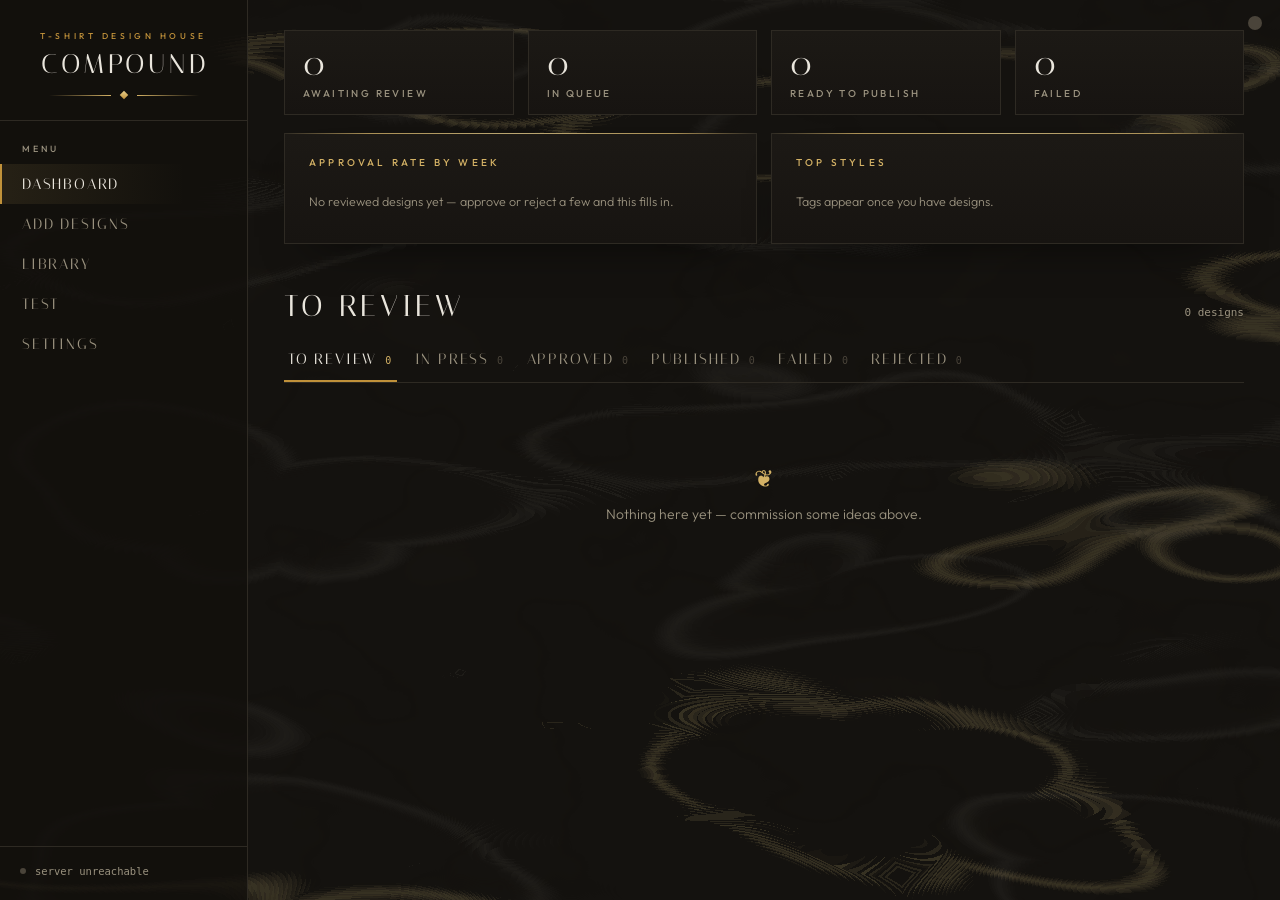
==== static/index.html @ afb6ce88 "fix: gate CSV export and backup behind the access code /api/backup zips designs.db, which stores acc" ====
<!doctype html>
<html lang="en">
<head>
<meta charset="utf-8">
<meta name="viewport" content="width=device-width, initial-scale=1">
<title>Compound</title>
<link rel="preconnect" href="https://fonts.googleapis.com">
<link rel="preconnect" href="https://fonts.gstatic.com" crossorigin>
<link href="https://fonts.googleapis.com/css2?family=Italiana&family=Outfit:wght@300;400;500;600&display=swap" rel="stylesheet">
<link rel="stylesheet" href="/static/styles.css">
</head>
<body>

<svg id="marble" aria-hidden="true">
  <!-- pale clouds: the body of the stone -->
  <filter id="clouds">
    <feTurbulence type="fractalNoise" baseFrequency="0.0035 0.005" numOctaves="4" seed="11"/>
    <feColorMatrix values="0 0 0 0 0.82  0 0 0 0 0.8  0 0 0 0 0.74  0.22 0 0 0 -0.05"/>
  </filter>
  <!-- gold veins: thin bands thresholded out of turbulence -->
  <filter id="veins">
    <feTurbulence type="turbulence" baseFrequency="0.0016 0.0048" numOctaves="2" seed="8"/>
    <feColorMatrix values="0 0 0 0 0.85  0 0 0 0 0.65  0 0 0 0 0.26  1 0 0 0 0"/>
    <feComponentTransfer>
      <feFuncA type="table" tableValues="0 0 0 0 0 0 0 0 0 0 0 0 0.85 0 0 0 0 0 0 0 0 0 0 0 0 0 0 0 0 0"/>
    </feComponentTransfer>
    <feGaussianBlur stdDeviation="0.4"/>
  </filter>
  <!-- faint pale veining, offset seed -->
  <filter id="veins2">
    <feTurbulence type="turbulence" baseFrequency="0.0018 0.0052" numOctaves="2" seed="23"/>
    <feColorMatrix values="0 0 0 0 0.75  0 0 0 0 0.73  0 0 0 0 0.66  1 0 0 0 0"/>
    <feComponentTransfer>
      <feFuncA type="table" tableValues="0 0 0 0 0 0 0 0 0.5 0.08 0 0 0 0 0 0 0 0 0 0 0 0 0 0 0"/>
    </feComponentTransfer>
    <feGaussianBlur stdDeviation="0.6"/>
  </filter>
  <rect width="100%" height="100%" filter="url(#clouds)" opacity="0.07"/>
  <rect width="100%" height="100%" filter="url(#veins2)" opacity="0.09"/>
  <rect width="100%" height="100%" filter="url(#veins)" opacity="0.2"/>
</svg>

<div class="app">
  <div id="orb" class="orb" title="Generation activity"><span id="orb_count" class="orb-count"></span></div>
  <aside>
    <div class="brand">
      <p class="eyebrow">T-shirt design house</p>
      <h1>Compound</h1>
      <div class="rule" aria-hidden="true"><span class="gem"></span></div>
    </div>
    <div class="nav-label">Menu</div>
    <nav id="nav" aria-label="Sections">
      <a class="navlink" data-view="dashboard" href="#dashboard"><span>Dashboard</span><span class="badge" id="badge_pending"></span></a>
      <a class="navlink" data-view="add" href="#add"><span>Add designs</span></a>
      <a class="navlink" data-view="library" href="#library"><span>Library</span></a>
      <a class="navlink" data-view="test" href="#test"><span>Test</span><span class="badge" id="badge_test"></span></a>
      <a class="navlink" data-view="settings" href="#settings"><span>Settings</span></a>
    </nav>
    <div class="side-foot">
      <div id="statusbar"><span class="dot"></span><span id="status_text">loading…</span></div>
    </div>
  </aside>

  <main>
    <section id="view-dashboard">
      <div id="snapshot"></div>
      <div id="charts"><div id="chart_quality" class="panel"></div><div id="chart_styles" class="panel"></div></div>
      <div class="workhead">
        <h2 id="page_title">To review</h2>
        <span id="page_count"></span>
      </div>
      <nav id="tabs" aria-label="Pipeline stages"></nav>
      <div id="grid"></div>
    </section>

    <section id="view-add" hidden>
      <section class="panel">
        <div class="panel-label">Idea prompt — copy into ChatGPT or Claude, paste the results below</div>
        <textarea id="prompt_box" spellcheck="false"></textarea>
        <div class="row">
          <button class="gilt" onclick="copyPrompt()">Copy prompt</button>
          <span class="hint">Edits save automatically</span>
        </div>
      </section>
      <section class="panel">
        <div class="panel-label">Commission ideas — one per line: phrase | style</div>
        <textarea id="input" placeholder="funny fishing shirt | vintage, distressed, black shirt&#10;plant mom | retro 70s, floral"></textarea>
        <div class="row">
          <label for="style_select" style="min-width:0">Art style</label>
          <select id="style_select"><option value="">None — use my own style words</option></select>
          <span class="hint">Applied to every line in this batch, on top of any per-line style</span>
        </div>
        <div class="row">
          <button class="gilt" onclick="generate()">Generate designs</button>
          <label style="min-width:0"><input type="checkbox" id="refine_toggle" checked> Refine with Gemma</label>
          <span class="hint">2 variations per line · paced ~2/min to stay inside the free tier</span>
        </div>
        <details class="panel" style="margin-top:12px">
          <summary>Creative refinement (advanced)</summary>
          <div class="panel-label" style="margin-top:8px">System prompt — how Gemma rewrites your lines into creative prompts</div>
          <textarea id="refine_box" spellcheck="false"></textarea>
          <span class="hint">Edits save automatically · leave blank to use the built-in default · <code>{n}</code> is replaced by the variation count</span>
        </details>
        <div class="row">
          <label for="csv_file" style="min-width:0">Or upload a CSV</label>
          <input type="file" id="csv_file" accept=".csv,text/csv">
          <span class="hint" id="csv_state">two columns: phrase, style</span>
        </div>
      </section>
    </section>

    <section id="view-library" hidden>
      <div class="workhead"><h2>Library</h2><span id="lib_count"></span></div>
      <section class="panel" id="lib_controls">
        <div class="row" style="margin-top:0">
          <input type="text" id="lib_q" placeholder="search phrases and styles…" style="flex:1;min-width:200px">
          <select id="lib_sort">
            <option value="new">Newest first</option>
            <option value="old">Oldest first</option>
            <option value="rating">Highest rated</option>
            <option value="az">A to Z</option>
          </select>
        </div>
        <div class="row"><span class="hint" style="min-width:60px">Status</span><span id="lib_status"></span></div>
        <div class="row"><span class="hint" style="min-width:60px">Tags</span><span id="lib_tags"></span></div>
        <div class="row">
          <span class="hint" style="min-width:60px">Rating</span>
          <select id="lib_minrating">
            <option value="0">Any</option><option value="1">★+</option><option value="2">★★+</option>
            <option value="3">★★★+</option><option value="4">★★★★+</option><option value="5">★★★★★</option>
          </select>
          <span class="hint">From</span><input type="date" id="lib_from" style="width:150px">
          <span class="hint">To</span><input type="date" id="lib_to" style="width:150px">
          <button onclick="libReset()">Clear filters</button>
        </div>
      </section>
      <div id="lib_grid"></div>
    </section>

    <section id="view-test" hidden>
      <div class="workhead"><h2>Test</h2><span id="test_count"></span></div>
      <section class="panel">
        <div class="panel-label">Raw prompt — sent to the model exactly as written</div>
        <textarea id="testInput" placeholder="a red dragon coiled around a sword, vintage tattoo style"></textarea>
        <div class="row">
          <button class="gilt" onclick="generateTest()">Generate image</button>
          <span class="hint" id="testHint">no t-shirt template · jumps the queue · never enters the pipeline</span>
        </div>
      </section>
      <div id="test_grid"></div>
    </section>

    <section id="view-settings" hidden>
      <section class="panel">
        <div class="panel-label">Connections</div>
        <div class="row" style="margin-top:0">
          <label>Gemini API key</label>
          <input type="password" id="gemini_key" placeholder="for Gemma prompt refinement">
          <button onclick="testConn('gemini')">Test</button>
          <span class="hint" id="key_state"></span>
          <span class="hint" id="test_gemini"></span>
        </div>
        <div class="row">
          <label>Printify token</label>
          <input type="password" id="printify_token" placeholder="optional, for publishing">
        </div>
        <div class="row">
          <label>Shop ID</label>
          <input type="text" id="printify_shop" placeholder="shop id" style="width:140px">
        </div>
        <div class="row">
          <button onclick="saveSettings()">Save</button>
          <button onclick="testConn('printify')">Test Printify</button>
          <span class="hint" id="test_printify"></span>
        </div>
      </section>
      <section class="panel">
        <div class="panel-label">Shared link</div>
        <div class="row" style="margin-top:0">
          <label>Access code</label>
          <input type="password" id="access_code" placeholder="set a code to gate the shared link">
          <button onclick="saveSettings()">Save</button>
          <span class="hint" id="code_state"></span>
        </div>
        <div class="row">
          <button onclick="forgetCode()">Forget code on this device</button>
          <span class="hint">anyone with the link can look, but only people with the code can queue or review</span>
        </div>
      </section>
      <section class="panel">
        <div class="panel-label">Your data</div>
        <div class="row" style="margin-top:0">
          <button onclick="downloadFile('/api/export.csv', 'compound-designs.csv')">Export designs (CSV)</button>
          <span class="hint">spreadsheet of every design: phrase, style, status, tags, rating</span>
        </div>
        <div class="row">
          <button onclick="downloadFile('/api/backup', 'compound-backup.zip')">Back up everything</button>
          <span class="hint">one zip with your database and every image — keep a copy somewhere safe</span>
        </div>
      </section>
      <section class="panel">
        <div class="panel-label">Generation</div>
        <div class="hint" id="gen_info">loading…</div>
      </section>
    </section>
  </main>
</div>

<div id="lightbox" hidden onclick="if(event.target===this)closeLightbox()">
  <div id="lightbox_inner"></div>
</div>

<div id="toast" hidden></div>

<script src="/static/app.js"></script>
</body>
</html>
---- static/styles.css ----
:root {
  --marble: #14120f;
  --slab: #1c1915;
  --slab-deep: #171411;
  --mist: #2e2a23;
  --vein-grey: #4a443a;
  --ivory: #e9e5dc;
  --stone: #9a927f;
  --gold: #c0913a;
  --gold-leaf: #e9d08c;
  --gold-soft: #d3b165;
  --gold-pale: rgba(211, 177, 101, 0.35);
  --clay: #cf7a63;
  --mono: "SF Mono", ui-monospace, Menlo, monospace;
}
* { box-sizing: border-box; }
body {
  margin: 0;
  font-family: "Outfit", sans-serif;
  font-weight: 300;
  background: var(--marble);
  color: var(--ivory);
  min-height: 100vh;
}
/* black marble: pale clouds + gold veins, drawn live by SVG turbulence */
#marble {
  position: fixed; inset: 0; width: 100%; height: 100%;
  pointer-events: none; z-index: 0;
}

.app { position: relative; z-index: 1; display: flex; min-height: 100vh; }

/* ── sidebar ───────────────────────────────── */
aside {
  width: 248px; flex: none;
  display: flex; flex-direction: column;
  background: rgba(19, 16, 13, 0.82);
  border-right: 1px solid var(--mist);
  padding: 30px 0 20px;
  position: sticky; top: 0; height: 100vh;
}
.brand { text-align: center; padding: 0 18px 22px; border-bottom: 1px solid var(--mist); }
.eyebrow {
  font-size: 8.5px; font-weight: 500; letter-spacing: 0.42em;
  text-transform: uppercase; color: var(--gold); margin: 0 0 10px;
}
h1 {
  font-family: "Italiana", serif; font-weight: 400;
  font-size: 27px; line-height: 1; margin: 0;
  letter-spacing: 0.14em; text-transform: uppercase; text-indent: 0.14em;
  color: var(--ivory);
}
.brand .rule { display: flex; align-items: center; gap: 10px; margin: 14px auto 0; max-width: 150px; }
.brand .rule::before, .brand .rule::after {
  content: ""; flex: 1; height: 1px;
  background: linear-gradient(90deg, transparent, var(--gold-soft));
}
.brand .rule::after { background: linear-gradient(90deg, var(--gold-soft), transparent); }
.brand .gem {
  width: 6px; height: 6px; flex: none; transform: rotate(45deg);
  background: linear-gradient(135deg, var(--gold-leaf), var(--gold));
}
.nav-label {
  font-size: 9px; font-weight: 500; letter-spacing: 0.34em; text-transform: uppercase;
  color: var(--stone); padding: 22px 22px 10px;
}
#nav { display: flex; flex-direction: column; }
.navlink {
  display: flex; align-items: baseline; justify-content: space-between; gap: 8px;
  width: 100%; padding: 11px 22px 11px 20px;
  border: none; border-left: 2px solid transparent; border-radius: 0;
  background: none; color: var(--stone); text-align: left; cursor: pointer;
  font-family: "Italiana", serif; font-size: 15px; letter-spacing: 0.12em; text-transform: uppercase;
  text-decoration: none;
  transition: background 0.2s, color 0.2s, border-color 0.2s;
}
.navlink:hover { color: var(--ivory); }
.navlink.active {
  color: var(--ivory); border-left-color: var(--gold);
  background: linear-gradient(90deg, rgba(211, 177, 101, 0.1), transparent 75%);
}
.navlink .badge { font-family: var(--mono); font-size: 10px; color: var(--vein-grey); }
.navlink.active .badge { color: var(--gold-soft); }

/* pipeline stage chips inside the Dashboard view */
#tabs { display: flex; gap: 4px 14px; flex-wrap: wrap; margin: 4px 0 18px; border-bottom: 1px solid var(--mist); }
.plaque {
  display: flex; align-items: baseline; gap: 8px;
  padding: 10px 4px 12px; border: none; border-bottom: 2px solid transparent; border-radius: 0;
  background: none; color: var(--stone); cursor: pointer;
  transition: color 0.2s, border-color 0.2s;
}
.plaque .name { font-family: "Italiana", serif; font-size: 15px; letter-spacing: 0.12em; text-transform: uppercase; }
.plaque .count { font-family: var(--mono); font-size: 10px; color: var(--vein-grey); }
.plaque:hover:not(:disabled) { color: var(--ivory); }
.plaque.active { color: var(--ivory); border-bottom-color: var(--gold); }
.plaque.active .count { color: var(--gold-soft); }

section[hidden] { display: none !important; }

.side-foot { margin-top: auto; padding: 16px 20px 0; border-top: 1px solid var(--mist); }
#statusbar {
  display: flex; align-items: flex-start; gap: 9px;
  font-family: var(--mono); font-size: 10.5px; line-height: 1.6; color: var(--stone);
}
#statusbar .dot { width: 6px; height: 6px; border-radius: 50%; background: var(--vein-grey); flex: none; margin-top: 5px; }
#statusbar .dot.live { background: var(--gold-soft); box-shadow: 0 0 8px var(--gold); animation: pulse 2.4s ease-in-out infinite; }
@keyframes pulse { 50% { opacity: 0.35; } }

/* ── main workspace ────────────────────────── */
main { flex: 1; min-width: 0; padding: 30px 36px 70px; }
.workhead { display: flex; align-items: baseline; justify-content: space-between; gap: 16px; flex-wrap: wrap; margin: 26px 0 16px; }
#page_title, .workhead h2 {
  font-family: "Italiana", serif; font-weight: 400; font-size: 30px;
  letter-spacing: 0.12em; text-transform: uppercase; margin: 0; color: var(--ivory);
}
#page_count, #lib_count { font-family: var(--mono); font-size: 11px; color: var(--stone); }

/* stone slabs with a gilded top edge */
.panel {
  position: relative;
  background: linear-gradient(180deg, var(--slab), var(--slab-deep));
  border: 1px solid var(--mist);
  padding: 22px 24px;
  margin-bottom: 18px;
  box-shadow: 0 24px 50px -30px rgba(0, 0, 0, 0.7);
}
.panel::before {
  content: ""; position: absolute; top: -1px; left: -1px; right: -1px; height: 1px;
  background: linear-gradient(90deg, transparent, var(--gold-soft) 18%, var(--gold-leaf) 50%, var(--gold-soft) 82%, transparent);
  opacity: 0.75;
}
.panel-label {
  font-size: 10px; font-weight: 500; letter-spacing: 0.32em;
  text-transform: uppercase; color: var(--gold-soft); margin-bottom: 14px;
}
textarea {
  width: 100%; height: 96px; resize: vertical;
  background: rgba(12, 10, 8, 0.6); color: var(--ivory);
  border: 1px solid var(--mist); border-radius: 0;
  font: 13px/1.6 var(--mono); padding: 12px 14px;
}
textarea::placeholder { color: #6a6254; }
textarea:focus, input:focus { outline: 1px solid var(--gold); outline-offset: 1px; border-color: var(--gold-pale); }
.row { display: flex; gap: 10px; align-items: center; flex-wrap: wrap; margin-top: 12px; }
.hint { font-size: 12.5px; color: var(--stone); }

button {
  cursor: pointer; font-family: "Outfit", sans-serif; font-weight: 500; font-size: 12px;
  letter-spacing: 0.12em; text-transform: uppercase;
  border-radius: 0; padding: 10px 20px;
  background: transparent; color: var(--ivory); border: 1px solid var(--vein-grey);
  transition: border-color 0.2s, background 0.2s, color 0.2s;
}
button:hover:not(:disabled) { border-color: var(--gold); color: var(--gold-leaf); }
button:focus-visible { outline: 2px solid var(--gold-soft); outline-offset: 2px; }
button:disabled { opacity: 0.4; cursor: default; }
button.gilt {
  background: linear-gradient(110deg, #c69c46, #e9d08c 45%, #b98b31);
  color: #2c1f07; border: 1px solid #8f7027;
  box-shadow: inset 0 1px 0 rgba(255, 246, 220, 0.7), 0 4px 14px -6px rgba(233, 208, 140, 0.45);
}
button.gilt:hover:not(:disabled) { background: linear-gradient(110deg, #d2a951, #f2dc9e 45%, #c59738); color: #2c1f07; }

input[type=password], input[type=text] {
  background: rgba(12, 10, 8, 0.6); color: var(--ivory);
  border: 1px solid var(--mist); border-radius: 0;
  padding: 9px 12px; font: 13px var(--mono); width: 280px; max-width: 100%;
}
label { font-size: 13px; color: var(--stone); min-width: 108px; }

/* cards — framed prints on dark stone */
#grid, #lib_grid, #test_grid { display: grid; grid-template-columns: repeat(auto-fill, minmax(230px, 1fr)); gap: 18px; }
.card {
  position: relative;
  background: linear-gradient(180deg, var(--slab), var(--slab-deep));
  border: 1px solid var(--mist);
  overflow: hidden;
  box-shadow: 0 20px 40px -24px rgba(0, 0, 0, 0.8);
  transition: transform 0.2s, border-color 0.2s, box-shadow 0.2s;
  animation: rise 0.35s ease-out backwards;
}
@keyframes rise { from { opacity: 0; transform: translateY(8px); } }
.card:hover { transform: translateY(-3px); border-color: var(--gold-pale); box-shadow: 0 26px 50px -22px rgba(0, 0, 0, 0.9); }
.card .frame { position: relative; padding: 10px 10px 0; }
.card .frame img, .card .frame .placeholder { border: 1px solid var(--mist); }
.card img { width: 100%; aspect-ratio: 1; object-fit: cover; display: block; background: #0e0c0a; }
.placeholder {
  display: flex; align-items: center; justify-content: center; gap: 8px;
  aspect-ratio: 1; color: var(--stone); font-size: 12px; font-family: var(--mono);
  background: #0e0c0a;
}
.placeholder.working {
  background: linear-gradient(120deg, #12100d 42%, #33280f 50%, #12100d 58%);
  background-size: 240% 100%; animation: sheen 2.8s ease-in-out infinite;
  color: var(--gold-soft);
}
@keyframes sheen { 0%, 100% { background-position: 100% 0; } 50% { background-position: 0 0; } }
.placeholder.working { position: relative; }
.progress { position: absolute; left: 0; right: 0; bottom: 0; height: 4px; background: rgba(0, 0, 0, 0.45); }
.progress .bar {
  height: 100%;
  background: linear-gradient(90deg, var(--gold), var(--gold-leaf));
  box-shadow: 0 0 8px var(--gold);
  transition: width 0.3s linear;
}
.card .body { padding: 14px 16px 4px; }
.card .phrase { font-family: "Italiana", serif; font-size: 19px; line-height: 1.25; letter-spacing: 0.03em; }
.card .filters { font-family: var(--mono); font-size: 11px; color: var(--stone); margin-top: 6px; }
.card .error { font-size: 12px; color: var(--clay); margin-top: 6px; }
.card .actions { display: flex; gap: 6px; padding: 13px 16px 16px; flex-wrap: wrap; align-items: center; }
.card .actions button { padding: 7px 13px; font-size: 10.5px; }
.tag { font-family: var(--mono); font-size: 10px; color: var(--stone); }
.tag.ok { color: var(--gold-soft); }

.empty {
  grid-column: 1 / -1; text-align: center; padding: 64px 20px; color: var(--stone); font-size: 14px;
}
.empty .fleuron { font-family: "Italiana", serif; font-size: 24px; color: var(--gold-soft); display: block; margin-bottom: 12px; }

#snapshot { display: grid; grid-template-columns: repeat(auto-fit, minmax(150px, 1fr)); gap: 14px; margin-bottom: 18px; }
.stat-card {
  position: relative; background: linear-gradient(180deg, var(--slab), var(--slab-deep));
  border: 1px solid var(--mist); padding: 16px 18px 14px; cursor: pointer;
  text-align: left; transition: border-color 0.2s;
}
.stat-card:hover { border-color: var(--gold-pale); }
.stat-card .num { font-family: "Italiana", serif; font-size: 34px; color: var(--ivory); line-height: 1; }
.stat-card .lbl { font-size: 10px; font-weight: 500; letter-spacing: 0.24em; text-transform: uppercase; color: var(--stone); margin-top: 6px; }
.stat-card.alert .num { color: var(--gold-leaf); }
#charts { display: grid; grid-template-columns: 1fr 1fr; gap: 14px; margin-bottom: 22px; }
.chart-title { font-size: 10px; font-weight: 500; letter-spacing: 0.32em; text-transform: uppercase; color: var(--gold-soft); margin-bottom: 12px; }
.chart-empty { color: var(--stone); font-size: 12.5px; padding: 12px 0; }

select, input[type=date] {
  background: rgba(12, 10, 8, 0.6); color: var(--ivory);
  border: 1px solid var(--mist); border-radius: 0; padding: 9px 12px; font: 13px var(--mono);
}
.chip {
  display: inline-block; margin: 0 6px 6px 0; padding: 4px 12px; cursor: pointer;
  border: 1px solid var(--mist); background: none; color: var(--stone);
  font: 11px var(--mono); border-radius: 999px; transition: border-color 0.2s, color 0.2s;
}
.chip:hover { border-color: var(--gold-pale); color: var(--ivory); }
.chip.on { border-color: var(--gold); color: var(--gold-leaf); }
.stars { cursor: pointer; color: var(--vein-grey); font-size: 15px; letter-spacing: 2px; user-select: none; }
.stars .lit { color: var(--gold-soft); }
.status-chip { font: 10px var(--mono); color: var(--stone); border: 1px solid var(--mist); padding: 2px 8px; border-radius: 999px; }

#lightbox {
  position: fixed; inset: 0; z-index: 40; background: rgba(10, 8, 6, 0.86);
  display: flex; align-items: center; justify-content: center; padding: 24px;
}
#lightbox[hidden] { display: none; }
#lightbox_inner {
  background: linear-gradient(180deg, var(--slab), var(--slab-deep));
  border: 1px solid var(--gold-pale); max-width: 860px; width: 100%; max-height: 92vh;
  overflow: auto; padding: 22px; display: grid; grid-template-columns: minmax(0, 1fr) 280px; gap: 20px;
}
#lightbox_inner img { width: 100%; border: 1px solid var(--mist); }
#lightbox_inner h3 { font-family: "Italiana", serif; font-size: 24px; font-weight: 400; margin: 0 0 8px; letter-spacing: 0.04em; }
.lb-row { margin: 10px 0; font-size: 12.5px; color: var(--stone); }
.lb-row input { width: 100%; }
@media (max-width: 700px) { #lightbox_inner { grid-template-columns: 1fr; } }

#bulkbar { display: flex; gap: 10px; align-items: center; margin: 0 0 14px; }
.card .pick { position: absolute; top: 16px; left: 16px; z-index: 3; width: 17px; height: 17px; accent-color: var(--gold); }
.card.selected { border-color: var(--gold); }

.vargroup { grid-column: 1 / -1; }
.vargroup .vg-head { font-family: "Italiana", serif; font-size: 17px; letter-spacing: 0.06em; color: var(--ivory); margin: 8px 0 10px; }
.vargroup .vg-head .vg-style { font: 11px var(--mono); color: var(--stone); margin-left: 10px; }
.vargroup .vg-cards { display: grid; grid-template-columns: repeat(auto-fill, minmax(230px, 1fr)); gap: 18px; }

.card.kbfocus { outline: 2px solid var(--gold); outline-offset: 3px; }
#keylegend { font: 10.5px var(--mono); color: var(--stone); margin: 0 0 12px; }
#keylegend b { color: var(--gold-soft); font-weight: 500; }

#toast {
  position: fixed; bottom: 26px; left: 50%; transform: translateX(-50%);
  background: var(--slab); border: 1px solid var(--gold-pale); color: var(--ivory);
  padding: 10px 20px; font-size: 13px; z-index: 50;
  display: flex; gap: 14px; align-items: center;
  box-shadow: 0 16px 40px rgba(0,0,0,0.6);
}
#toast[hidden] { display: none; }
#toast button { padding: 5px 12px; font-size: 10.5px; }

@media (max-width: 860px) {
  .app { flex-direction: column; }
  #charts { grid-template-columns: 1fr; }
  aside { width: 100%; height: auto; position: static; padding: 24px 0 0; border-right: none; border-bottom: 1px solid var(--mist); }
  .brand { border-bottom: none; padding-bottom: 8px; }
  .nav-label { display: none; }
  #nav { flex-direction: row; flex-wrap: wrap; justify-content: center; }
  .navlink { width: auto; padding: 10px 12px 12px; border-left: none; border-bottom: 2px solid transparent; }
  .navlink.active { border-bottom-color: var(--gold); background: none; }
  .side-foot { border-top: 1px solid var(--mist); padding: 10px 16px; margin: 0; }
  #statusbar { justify-content: center; }
  main { padding: 22px 14px 60px; }
  #grid, #lib_grid, #test_grid { grid-template-columns: repeat(auto-fill, minmax(160px, 1fr)); }
  input[type=password], input[type=text] { width: 100%; }
}
@media (prefers-reduced-motion: reduce) {
  *, *::before, *::after { animation: none !important; transition: none !important; }
}
.orb {
  position: fixed; top: 16px; right: 18px; z-index: 60;
  width: 14px; height: 14px; border-radius: 50%;
  background: var(--vein-grey); transition: background 0.4s;
}
.orb.live {
  background: var(--gold-soft);
  box-shadow: 0 0 16px 3px var(--gold);
  animation: pulse 2.4s ease-in-out infinite;
}
.orb .orb-count {
  position: absolute; top: 17px; right: 0; white-space: nowrap;
  font-family: var(--mono); font-size: 10px; color: var(--gold-soft);
}
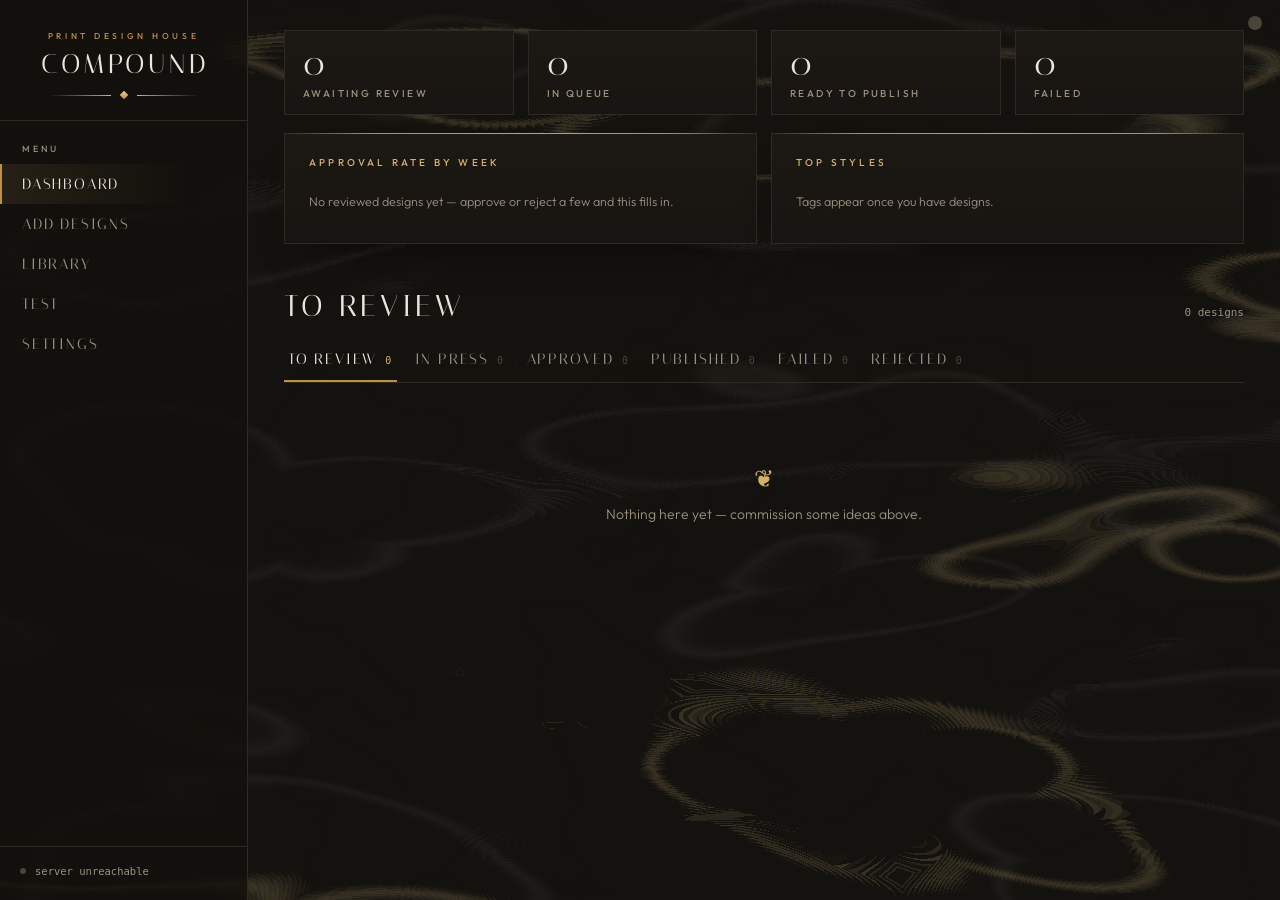
==== commit 9846e3e1: "feat: pick a product when queueing, and render each card as its shape" ====
--- a/static/index.html
+++ b/static/index.html
@@ -44,7 +44,7 @@
   <div id="orb" class="orb" title="Generation activity"><span id="orb_count" class="orb-count"></span></div>
   <aside>
     <div class="brand">
-      <p class="eyebrow">T-shirt design house</p>
+      <p class="eyebrow">Print design house</p>
       <h1>Compound</h1>
       <div class="rule" aria-hidden="true"><span class="gem"></span></div>
     </div>
@@ -86,6 +86,11 @@
         <div class="panel-label">Commission ideas — one per line: phrase | style</div>
         <textarea id="input" placeholder="funny fishing shirt | vintage, distressed, black shirt&#10;plant mom | retro 70s, floral"></textarea>
         <div class="row">
+          <label for="product_select" style="min-width:0">Product</label>
+          <select id="product_select" onchange="productChanged()"></select>
+          <span class="hint" id="product_state"></span>
+        </div>
+        <div class="row">
           <label for="style_select" style="min-width:0">Art style</label>
           <select id="style_select"><option value="">None — use my own style words</option></select>
           <span class="hint">Applied to every line in this batch, on top of any per-line style</span>
@@ -93,7 +98,11 @@
         <div class="row">
           <button class="gilt" onclick="generate()">Generate designs</button>
           <label style="min-width:0"><input type="checkbox" id="refine_toggle" checked> Refine with Gemma</label>
-          <span class="hint">2 variations per line · paced ~2/min to stay inside the free tier</span>
+          <span class="hint">2 variations per filter term (per line if no filters) · paced ~2/min to stay inside the free tier</span>
+        </div>
+        <div class="row">
+          <label style="min-width:0"><input type="checkbox" id="speed_toggle" onchange="saveSpeed()"> Speed Production</label>
+          <span class="hint" id="speed_state">loading…</span>
         </div>
         <details class="panel" style="margin-top:12px">
           <summary>Creative refinement (advanced)</summary>
@@ -143,8 +152,12 @@
         <div class="panel-label">Raw prompt — sent to the model exactly as written</div>
         <textarea id="testInput" placeholder="a red dragon coiled around a sword, vintage tattoo style"></textarea>
         <div class="row">
+          <label for="test_product_select" style="min-width:0">Product</label>
+          <select id="test_product_select"></select>
+        </div>
+        <div class="row">
           <button class="gilt" onclick="generateTest()">Generate image</button>
-          <span class="hint" id="testHint">no t-shirt template · jumps the queue · never enters the pipeline</span>
+          <span class="hint" id="testHint">no product template · jumps the queue · never enters the pipeline</span>
         </div>
       </section>
       <div id="test_grid"></div>
@@ -169,6 +182,11 @@
           <input type="text" id="printify_shop" placeholder="shop id" style="width:140px">
         </div>
         <div class="row">
+          <label>Poster blueprint ID</label>
+          <input type="text" id="printify_poster_blueprint" placeholder="Printify blueprint id" style="width:140px">
+          <span class="hint" id="poster_blueprint_state"></span>
+        </div>
+        <div class="row">
           <button onclick="saveSettings()">Save</button>
           <button onclick="testConn('printify')">Test Printify</button>
           <span class="hint" id="test_printify"></span>
@@ -200,6 +218,16 @@
       </section>
       <section class="panel">
         <div class="panel-label">Generation</div>
+        <div class="row" style="margin-top:0">
+          <label for="model_select">Image model</label>
+          <select id="model_select" onchange="saveModel()"></select>
+          <span class="hint" id="model_state"></span>
+        </div>
+        <div class="row">
+          <label for="poster_size_select">Poster size</label>
+          <select id="poster_size_select" onchange="savePosterSize()"></select>
+          <span class="hint" id="poster_size_state">50x70cm · 960x1344 is the only size measured working on this card</span>
+        </div>
         <div class="hint" id="gen_info">loading…</div>
       </section>
     </section>
--- a/static/styles.css
+++ b/static/styles.css
@@ -190,6 +190,9 @@
   aspect-ratio: 1; color: var(--stone); font-size: 12px; font-family: var(--mono);
   background: #0e0c0a;
 }
+/* Posters are the ladder's exact 5:7; the tee rule above is untouched. */
+.card[data-product="poster"] img,
+.card[data-product="poster"] .placeholder { aspect-ratio: 5 / 7; }
 .placeholder.working {
   background: linear-gradient(120deg, #12100d 42%, #33280f 50%, #12100d 58%);
   background-size: 240% 100%; animation: sheen 2.8s ease-in-out infinite;
@@ -207,6 +210,9 @@
 .card .body { padding: 14px 16px 4px; }
 .card .phrase { font-family: "Italiana", serif; font-size: 19px; line-height: 1.25; letter-spacing: 0.03em; }
 .card .filters { font-family: var(--mono); font-size: 11px; color: var(--stone); margin-top: 6px; }
+.card .prompt { font-family: var(--mono); font-size: 10.5px; color: var(--vein-grey); margin-top: 6px; line-height: 1.5; }
+.card .prompt summary { cursor: pointer; color: var(--stone); }
+.card .prompt.none { font-style: italic; }
 .card .error { font-size: 12px; color: var(--clay); margin-top: 6px; }
 .card .actions { display: flex; gap: 6px; padding: 13px 16px 16px; flex-wrap: wrap; align-items: center; }
 .card .actions button { padding: 7px 13px; font-size: 10.5px; }
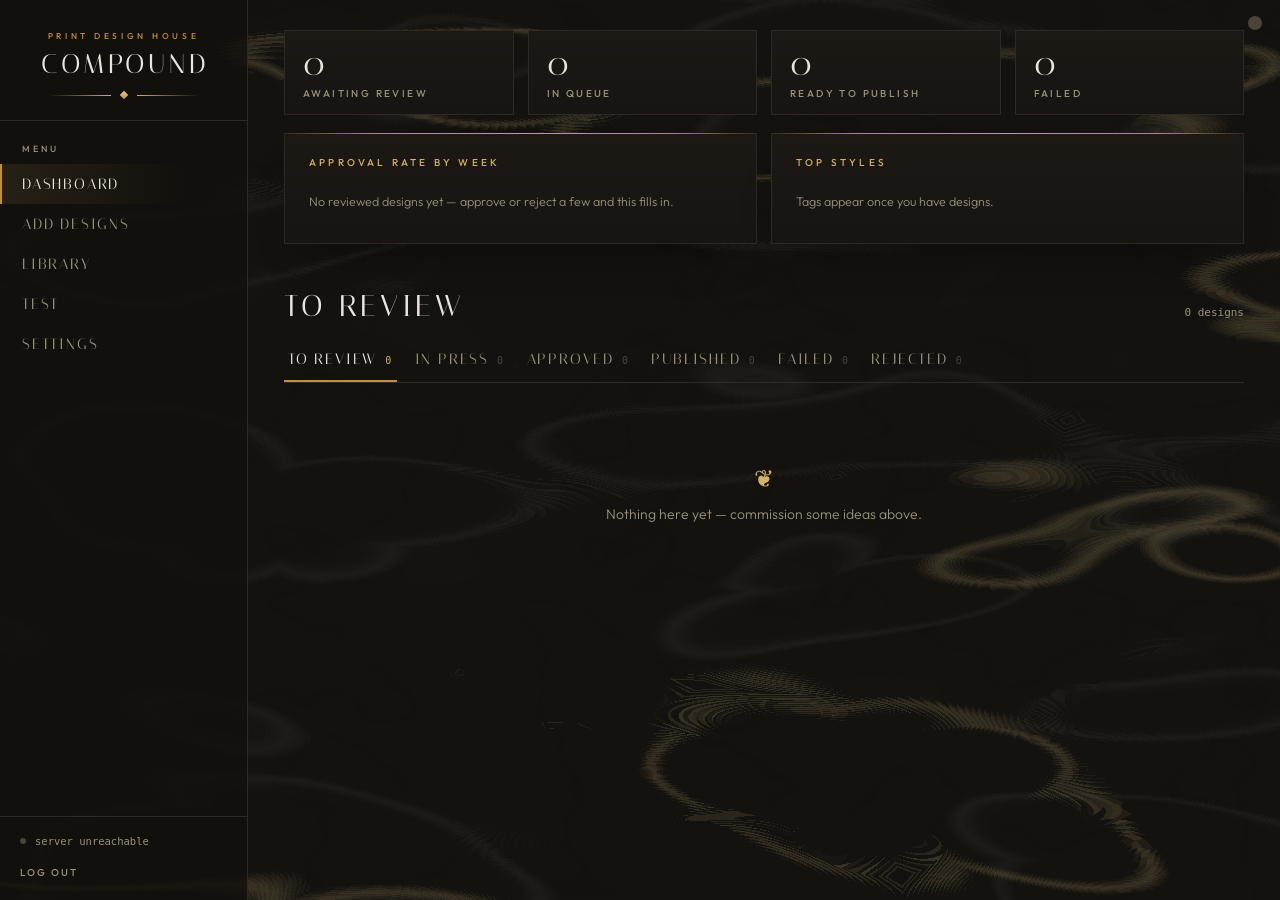
==== commit 5e68ead2: "feat: log out link, and drop the access-code UI the cookie replaces" ====
--- a/static/index.html
+++ b/static/index.html
@@ -58,6 +58,7 @@
     </nav>
     <div class="side-foot">
       <div id="statusbar"><span class="dot"></span><span id="status_text">loading…</span></div>
+      <form method="post" action="/logout"><button class="linky" type="submit">Log out</button></form>
     </div>
   </aside>
 
@@ -193,26 +194,13 @@
         </div>
       </section>
       <section class="panel">
-        <div class="panel-label">Shared link</div>
-        <div class="row" style="margin-top:0">
-          <label>Access code</label>
-          <input type="password" id="access_code" placeholder="set a code to gate the shared link">
-          <button onclick="saveSettings()">Save</button>
-          <span class="hint" id="code_state"></span>
-        </div>
-        <div class="row">
-          <button onclick="forgetCode()">Forget code on this device</button>
-          <span class="hint">anyone with the link can look, but only people with the code can queue or review</span>
-        </div>
-      </section>
-      <section class="panel">
         <div class="panel-label">Your data</div>
         <div class="row" style="margin-top:0">
-          <button onclick="downloadFile('/api/export.csv', 'compound-designs.csv')">Export designs (CSV)</button>
+          <a class="button" href="/api/export.csv" download>Export designs (CSV)</a>
           <span class="hint">spreadsheet of every design: phrase, style, status, tags, rating</span>
         </div>
         <div class="row">
-          <button onclick="downloadFile('/api/backup', 'compound-backup.zip')">Back up everything</button>
+          <a class="button" href="/api/backup" download>Back up everything</a>
           <span class="hint">one zip with your database and every image — keep a copy somewhere safe</span>
         </div>
       </section>
--- a/static/styles.css
+++ b/static/styles.css
@@ -145,7 +145,7 @@
 .row { display: flex; gap: 10px; align-items: center; flex-wrap: wrap; margin-top: 12px; }
 .hint { font-size: 12.5px; color: var(--stone); }
 
-button {
+button, a.button {
   cursor: pointer; font-family: "Outfit", sans-serif; font-weight: 500; font-size: 12px;
   letter-spacing: 0.12em; text-transform: uppercase;
   border-radius: 0; padding: 10px 20px;
@@ -324,3 +324,31 @@
   position: absolute; top: 17px; right: 0; white-space: nowrap;
   font-family: var(--mono); font-size: 10px; color: var(--gold-soft);
 }
+
+/* ── login ─────────────────────────────────── */
+body.login { display: flex; align-items: center; justify-content: center; }
+.login-card {
+  width: 320px; max-width: calc(100% - 32px);
+  padding: 34px 30px 26px; text-align: center;
+  background: rgba(19, 16, 13, 0.82);
+  border: 1px solid var(--mist);
+}
+.login-card .brand { border-bottom: none; padding-bottom: 8px; }
+.login-card input[type=password] {
+  width: 100%; margin: 22px 0 14px;
+  text-align: center; letter-spacing: 0.2em;
+}
+.login-card button { width: 100%; }
+.login-error {
+  min-height: 17px; margin: 14px 0 0;
+  font-size: 12px; color: var(--clay);
+}
+
+a.button { display: inline-block; text-decoration: none; }
+
+.side-foot form { margin: 10px 0 0; }
+button.linky {
+  border: none; padding: 0; font-size: 10px; letter-spacing: 0.2em;
+  color: var(--stone); background: none;
+}
+button.linky:hover { color: var(--gold-leaf); }
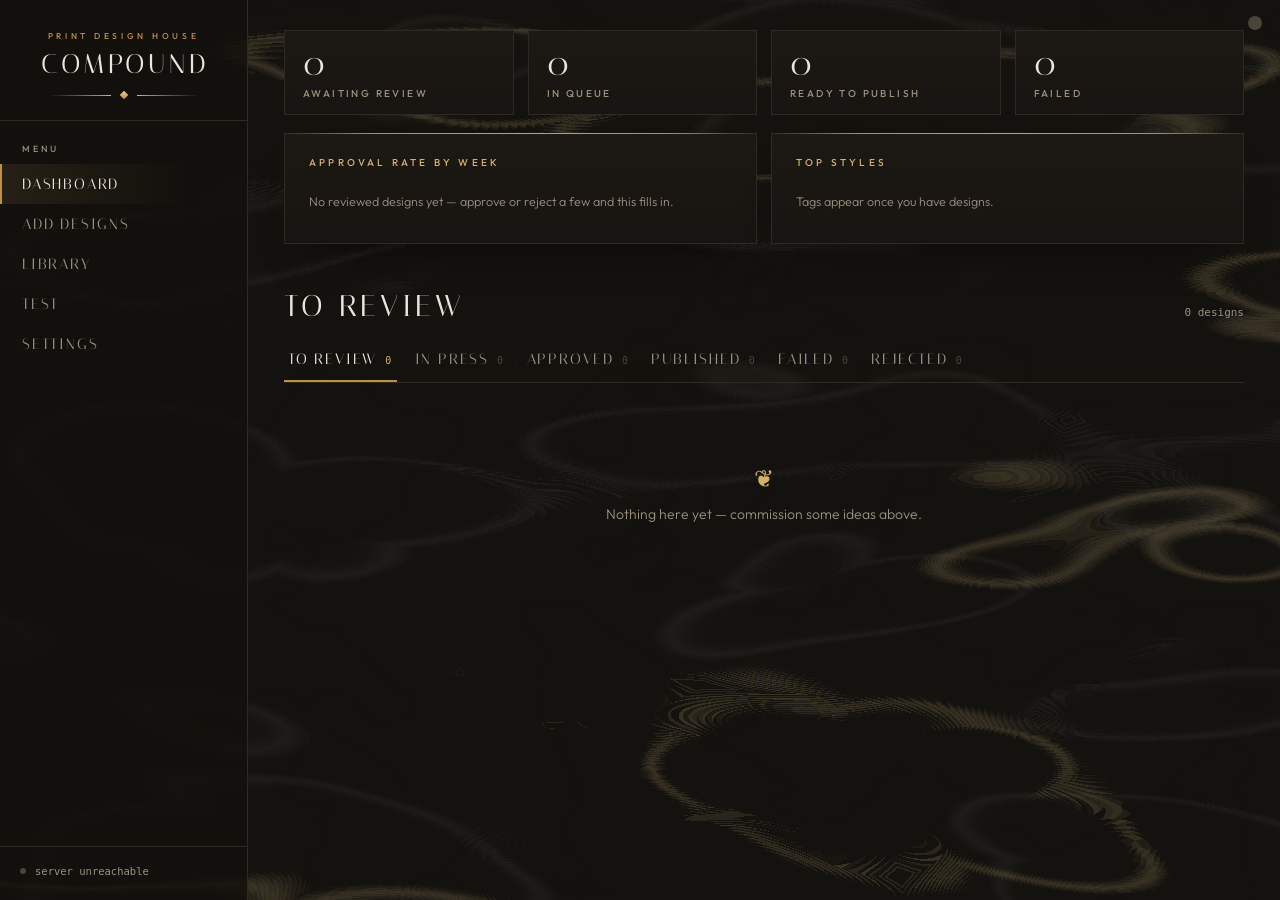
==== commit 4539178d: "feat: settings for tee colours and print provider" ====
--- a/static/index.html
+++ b/static/index.html
@@ -58,7 +58,6 @@
     </nav>
     <div class="side-foot">
       <div id="statusbar"><span class="dot"></span><span id="status_text">loading…</span></div>
-      <form method="post" action="/logout"><button class="linky" type="submit">Log out</button></form>
     </div>
   </aside>
 
@@ -188,19 +187,41 @@
           <span class="hint" id="poster_blueprint_state"></span>
         </div>
         <div class="row">
+          <label>T-shirt colours</label>
+          <input type="text" id="tee_colors" placeholder="Black, White, Navy, Sport Grey, Sand">
+          <span class="hint">names must match your print provider's catalogue — more colours means more Printify mockups</span>
+        </div>
+        <div class="row">
+          <label>Print provider ID</label>
+          <input type="text" id="printify_provider" placeholder="leave blank for the first one" style="width:140px">
+        </div>
+        <div class="row">
           <button onclick="saveSettings()">Save</button>
           <button onclick="testConn('printify')">Test Printify</button>
           <span class="hint" id="test_printify"></span>
         </div>
       </section>
       <section class="panel">
+        <div class="panel-label">Shared link</div>
+        <div class="row" style="margin-top:0">
+          <label>Access code</label>
+          <input type="password" id="access_code" placeholder="set a code to gate the shared link">
+          <button onclick="saveSettings()">Save</button>
+          <span class="hint" id="code_state"></span>
+        </div>
+        <div class="row">
+          <button onclick="forgetCode()">Forget code on this device</button>
+          <span class="hint">anyone with the link can look, but only people with the code can queue or review</span>
+        </div>
+      </section>
+      <section class="panel">
         <div class="panel-label">Your data</div>
         <div class="row" style="margin-top:0">
-          <a class="button" href="/api/export.csv" download>Export designs (CSV)</a>
+          <button onclick="downloadFile('/api/export.csv', 'compound-designs.csv')">Export designs (CSV)</button>
           <span class="hint">spreadsheet of every design: phrase, style, status, tags, rating</span>
         </div>
         <div class="row">
-          <a class="button" href="/api/backup" download>Back up everything</a>
+          <button onclick="downloadFile('/api/backup', 'compound-backup.zip')">Back up everything</button>
           <span class="hint">one zip with your database and every image — keep a copy somewhere safe</span>
         </div>
       </section>
@@ -218,6 +239,16 @@
         </div>
         <div class="hint" id="gen_info">loading…</div>
       </section>
+      <section class="panel">
+        <div class="panel-label">Listing copy</div>
+        <label>Shop context — your niche and who buys, used to write better tags. Never published.</label>
+        <textarea id="shop_context" spellcheck="false" placeholder="wall art for UK first-home buyers, housewarming and new-baby gifts"></textarea>
+        <label>Description boilerplate — added under every listing. Paper, sizes, framing, shipping, returns.</label>
+        <textarea id="listing_boilerplate" spellcheck="false" placeholder="Printed on 200gsm matte art paper…"></textarea>
+        <label>System prompt — how Gemma writes your titles, tags and hooks</label>
+        <textarea id="listing_prompt" spellcheck="false"></textarea>
+        <div class="row"><button onclick="saveSettings()">Save</button></div>
+      </section>
     </section>
   </main>
 </div>
--- a/static/styles.css
+++ b/static/styles.css
@@ -145,7 +145,7 @@
 .row { display: flex; gap: 10px; align-items: center; flex-wrap: wrap; margin-top: 12px; }
 .hint { font-size: 12.5px; color: var(--stone); }
 
-button, a.button {
+button {
   cursor: pointer; font-family: "Outfit", sans-serif; font-weight: 500; font-size: 12px;
   letter-spacing: 0.12em; text-transform: uppercase;
   border-radius: 0; padding: 10px 20px;
@@ -267,6 +267,21 @@
 #lightbox_inner h3 { font-family: "Italiana", serif; font-size: 24px; font-weight: 400; margin: 0 0 8px; letter-spacing: 0.04em; }
 .lb-row { margin: 10px 0; font-size: 12.5px; color: var(--stone); }
 .lb-row input { width: 100%; }
+.preview label { display:block; margin:10px 0 4px; font:12px var(--mono); color:var(--stone); }
+/* the hint sat at 12.5px in the label's own colour, so label and hint read as
+   one sentence; drop it a size and a shade behind. */
+.preview label .hint { font-size:10.5px; color:var(--vein-grey); }
+.preview textarea { width:100%; }
+.preview .count { float:right; }
+.preview .count.over { color:var(--clay); }
+.preview .chips { display:flex; flex-wrap:wrap; gap:5px; margin-bottom:6px; }
+/* this row's only job is showing which tags survived clean_tags, so each one
+   needs a visible edge - bare .tag text runs the whole list together. */
+.preview .chips .tag {
+  padding:3px 8px; border:1px solid var(--gold-pale); border-radius:2px;
+  background:var(--slab-deep); color:var(--gold-soft);
+}
+.preview .desc { white-space:pre-wrap; }
 @media (max-width: 700px) { #lightbox_inner { grid-template-columns: 1fr; } }
 
 #bulkbar { display: flex; gap: 10px; align-items: center; margin: 0 0 14px; }
@@ -324,31 +339,3 @@
   position: absolute; top: 17px; right: 0; white-space: nowrap;
   font-family: var(--mono); font-size: 10px; color: var(--gold-soft);
 }
-
-/* ── login ─────────────────────────────────── */
-body.login { display: flex; align-items: center; justify-content: center; }
-.login-card {
-  width: 320px; max-width: calc(100% - 32px);
-  padding: 34px 30px 26px; text-align: center;
-  background: rgba(19, 16, 13, 0.82);
-  border: 1px solid var(--mist);
-}
-.login-card .brand { border-bottom: none; padding-bottom: 8px; }
-.login-card input[type=password] {
-  width: 100%; margin: 22px 0 14px;
-  text-align: center; letter-spacing: 0.2em;
-}
-.login-card button { width: 100%; }
-.login-error {
-  min-height: 17px; margin: 14px 0 0;
-  font-size: 12px; color: var(--clay);
-}
-
-a.button { display: inline-block; text-decoration: none; }
-
-.side-foot form { margin: 10px 0 0; }
-button.linky {
-  border: none; padding: 0; font-size: 10px; letter-spacing: 0.2em;
-  color: var(--stone); background: none;
-}
-button.linky:hover { color: var(--gold-leaf); }
